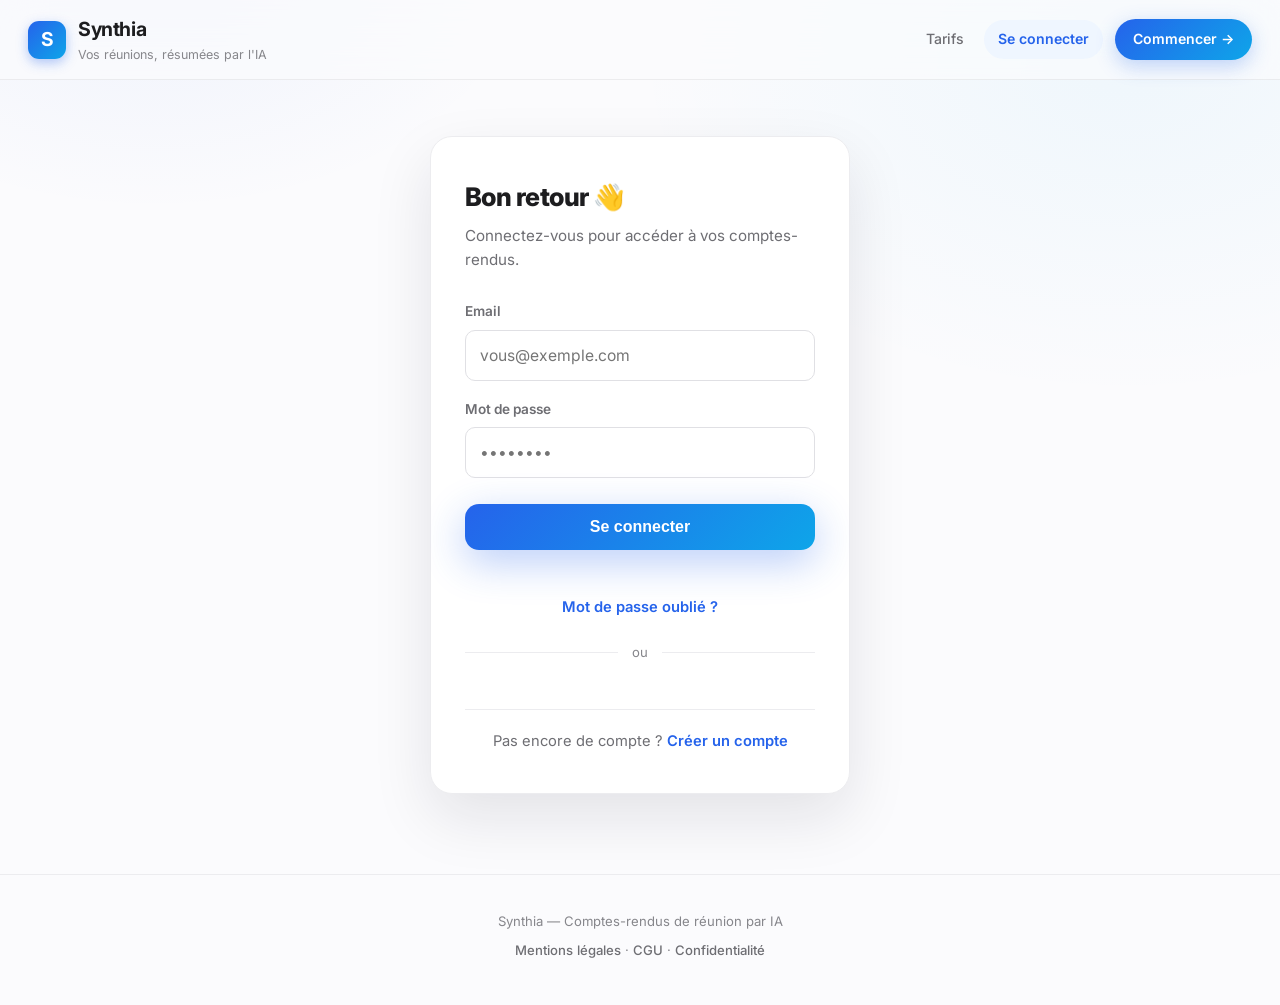
==== app.html @ 8e6cb8f5 "Navigation unifiee : composant partage nav.js + menu compte premium Avant : menu duplique a la main " ====
<!DOCTYPE html>
<html lang="fr">
<head>
  <meta charset="UTF-8">
  <meta name="viewport" content="width=device-width, initial-scale=1.0">
  <title>Synthia — Nouvelle réunion</title>
  <link rel="preconnect" href="https://fonts.googleapis.com">
  <link rel="preconnect" href="https://fonts.gstatic.com" crossorigin>
  <link href="https://fonts.googleapis.com/css2?family=Inter:wght@400;500;600;700;800&display=swap" rel="stylesheet">
  <link rel="stylesheet" href="style.css">
  <script src="config.js"></script>
  <script src="auth.js"></script>
  <!-- Page protégée : sans jeton valide, on redirige vers la connexion. -->
  <script>exigerAuth();</script>
  <script src="nav.js" defer></script>
</head>
<body class="page-record">
  <header data-nav></header>

  <main class="scene">
    <div class="enregistreur">
      <p class="etat-label rise" id="etatLabel">Prêt à enregistrer</p>

      <!-- Bouton micro central (bascule enregistrer / stop) -->
      <button id="btnMicro" class="btn-micro rise d1" aria-label="Démarrer l'enregistrement">
        <!-- icône micro -->
        <svg class="icone-micro" viewBox="0 0 24 24" fill="none" stroke="currentColor" stroke-width="2" stroke-linecap="round" stroke-linejoin="round">
          <path d="M12 1a3 3 0 0 0-3 3v8a3 3 0 0 0 6 0V4a3 3 0 0 0-3-3z"></path>
          <path d="M19 10v2a7 7 0 0 1-14 0v-2"></path>
          <line x1="12" y1="19" x2="12" y2="23"></line>
          <line x1="8" y1="23" x2="16" y2="23"></line>
        </svg>
        <!-- icône stop -->
        <svg class="icone-stop" viewBox="0 0 24 24" fill="currentColor">
          <rect x="6" y="6" width="12" height="12" rx="3"></rect>
        </svg>
      </button>

      <!-- Waveform (visible pendant l'enregistrement) -->
      <div class="waveform cache" id="waveform" aria-hidden="true"></div>

      <!-- Chrono -->
      <p class="timer cache" id="timer">00:00</p>

      <!-- Sous-texte d'aide -->
      <p class="sous-texte rise d2" id="sousTexte">Cliquez sur le micro pour démarrer</p>

      <!-- Réglages discrets -->
      <div class="reglages rise d3" id="reglages">
        <div class="reglage">
          <label for="typeReunion">Type de réunion</label>
          <select id="typeReunion">
            <option value="réunion d'équipe">Réunion d'équipe</option>
            <option value="réunion client">Réunion client</option>
            <option value="réunion de projet">Réunion de projet</option>
            <option value="point rapide">Point rapide</option>
            <option value="réunion générale">Autre / Générale</option>
          </select>
        </div>
        <div class="reglage">
          <label for="format">Format</label>
          <select id="format">
            <option value="concis">Concis (l'essentiel)</option>
            <option value="détaillé">Détaillé (complet)</option>
          </select>
        </div>
      </div>
    </div>
  </main>

  <!-- Overlay de chargement (après Stop, pendant le traitement backend) -->
  <div class="overlay-chargement cache" id="overlayChargement">
    <div class="ondes-chargement">
      <span></span><span></span><span></span><span></span><span></span>
    </div>
    <p class="texte-chargement" id="texteChargement">Analyse de votre réunion en cours…</p>
    <div class="barre-progression">
      <div class="barre-remplissage" id="barreRemplissage"></div>
    </div>
    <p class="pourcentage" id="pourcentageTexte">0 %</p>
    <p class="sous-chargement">Les longues réunions sont découpées, puis résumées partie par partie.</p>
    <p class="erreur-chargement cache" id="erreurChargement"></p>
    <a href="tarifs.html" class="cta cache" id="erreurCtaTarifs" style="margin-top: 6px;">Voir les offres →</a>
  </div>

  <script>
    // ---- Pré-remplissage des réglages avec les préférences de l'utilisateur ----
    (async () => {
      try {
        const reponse = await fetchAuth(API_BASE_URL + "/preferences");
        const prefs = await reponse.json();
        document.getElementById("typeReunion").value = prefs.type_reunion;
        document.getElementById("format").value = prefs.format;
      } catch (erreur) {
        // Échec silencieux : on garde simplement les valeurs par défaut des select.
      }
    })();

    // ---- Éléments ----
    const btnMicro = document.getElementById("btnMicro");
    const etatLabel = document.getElementById("etatLabel");
    const sousTexte = document.getElementById("sousTexte");
    const reglages = document.getElementById("reglages");
    const waveform = document.getElementById("waveform");
    const timerEl = document.getElementById("timer");
    const overlay = document.getElementById("overlayChargement");
    const erreurChargement = document.getElementById("erreurChargement");
    const texteChargement = document.getElementById("texteChargement");
    const barreRemplissage = document.getElementById("barreRemplissage");
    const pourcentageTexte = document.getElementById("pourcentageTexte");

    // ---- État / variables ----
    let etat = "idle"; // idle | recording
    let mediaRecorder;
    let morceauxAudio = [];
    let flux;

    // Waveform réactive (Web Audio)
    let audioCtx, analyser, rafId;
    const NB_BARRES = 32;
    const barres = [];

    // On génère les barres de la waveform une fois
    for (let i = 0; i < NB_BARRES; i++) {
      const b = document.createElement("span");
      b.className = "barre";
      b.style.setProperty("--i", i);
      waveform.appendChild(b);
      barres.push(b);
    }

    // Chrono
    let secondes = 0, timerInterval;

    // ---- Clic sur le micro : bascule ----
    btnMicro.onclick = function () {
      if (etat === "idle") demarrerEnregistrement();
      else if (etat === "recording") arreterEnregistrement();
    };

    // ---- Démarrer (logique MediaRecorder inchangée) ----
    async function demarrerEnregistrement() {
      flux = await navigator.mediaDevices.getUserMedia({ audio: true });
      mediaRecorder = new MediaRecorder(flux);
      morceauxAudio = [];

      mediaRecorder.ondataavailable = (event) => morceauxAudio.push(event.data);

      mediaRecorder.onstop = async function () {
        const blobAudio = new Blob(morceauxAudio, { type: "audio/webm" });
        passerEnChargement();
        await envoyerAuBackend(blobAudio);
      };

      mediaRecorder.start();
      demarrerWaveform();
      demarrerTimer();
      passerEnEnregistrement();
    }

    // ---- Arrêter ----
    function arreterEnregistrement() {
      mediaRecorder.stop();               // déclenche onstop -> envoyerAuBackend
      flux.getTracks().forEach((t) => t.stop());
      arreterWaveform();
      arreterTimer();
    }

    // ---- Envoi au backend en mode ASYNCHRONE + suivi de progression ----
    async function envoyerAuBackend(blobAudio) {
      const typeReunion = document.getElementById("typeReunion").value;
      const format = document.getElementById("format").value;

      const donnees = new FormData();
      donnees.append("fichier", blobAudio, "enregistrement.webm");
      donnees.append("type_reunion", typeReunion);
      donnees.append("format", format);

      try {
        // 1. On lance le traitement : le backend répond aussitôt avec un job_id
        const reponse = await fetchAuth(API_BASE_URL + "/transcrire-async", {
          method: "POST",
          body: donnees,
        });
        const donneesJob = await reponse.json();

        // Quota mensuel dépassé (402) : on bloque avec un message clair, pas
        // d'appel Groq/Gemini n'a été fait côté serveur dans ce cas.
        if (reponse.status === 402) {
          afficherBlocageQuota(donneesJob.detail);
          return;
        }
        if (!reponse.ok) {
          afficherErreurChargement(donneesJob.detail || "Le serveur a refusé la demande.");
          return;
        }

        // 2. On suit la progression jusqu'à la fin
        suivreProgression(donneesJob.job_id, typeReunion, format);
      } catch (erreur) {
        afficherErreurChargement(erreur);
      }
    }

    // ---- Interrogation régulière de la progression (toutes les ~1 s) ----
    function suivreProgression(jobId, typeReunion, format) {
      const sonder = async function () {
        try {
          const reponse = await fetchAuth(API_BASE_URL + "/progression/" + jobId);
          const p = await reponse.json();

          if (p.statut === "termine") {
            majBarre(100, p.message || "Compte-rendu prêt !");
            const r = p.resultat || {};
            const donneesResultat = {
              texte_brut: r.texte_brut || "",
              texte: r.texte || "",
              compte_rendu: r.compte_rendu || "",
              actions: r.actions || [],
              type_reunion: typeReunion,
              format: format,
              date: new Date().toISOString(),
            };
            sessionStorage.setItem("synthia_resultat", JSON.stringify(donneesResultat));
            window.location.href = "resultat.html";
            return;
          }

          if (p.statut === "erreur" || p.statut === "inconnu") {
            afficherErreurChargement(p.erreur || "Traitement interrompu.");
            return;
          }

          // Toujours en cours : on met à jour la barre et on re-sonde
          majBarre(p.pourcentage || 0, p.message || "Traitement en cours…");
          setTimeout(sonder, 1000);
        } catch (erreur) {
          afficherErreurChargement(erreur);
        }
      };
      sonder();
    }

    // ---- Mise à jour visuelle de la barre + du message ----
    function majBarre(pourcentage, message) {
      barreRemplissage.style.width = pourcentage + "%";
      pourcentageTexte.textContent = pourcentage + " %";
      texteChargement.textContent = message;
    }

    function afficherErreurChargement(erreur) {
      const estTexte = typeof erreur === "string";
      erreurChargement.textContent = estTexte
        ? "❌ " + erreur
        : "❌ Une erreur est survenue. Vérifiez que le serveur est bien lancé.";
      erreurChargement.classList.remove("cache");
      console.error(erreur);
    }

    // Cas spécifique : quota mensuel atteint (402). On affiche le message du
    // backend + un lien direct vers les offres, sans jargon technique.
    function afficherBlocageQuota(detail) {
      erreurChargement.textContent = "🔒 " + (detail || "Quota mensuel atteint.");
      erreurChargement.classList.remove("cache");
      document.getElementById("erreurCtaTarifs").classList.remove("cache");
    }

    // ================= États visuels =================
    function passerEnEnregistrement() {
      etat = "recording";
      btnMicro.classList.add("enregistre");
      btnMicro.setAttribute("aria-label", "Arrêter l'enregistrement");
      etatLabel.textContent = "Enregistrement en cours";
      sousTexte.textContent = "Cliquez à nouveau pour terminer";
      reglages.classList.add("cache");
      waveform.classList.remove("cache");
      timerEl.classList.remove("cache");
    }

    function passerEnChargement() {
      overlay.classList.remove("cache");
    }

    // ================= Waveform réactive =================
    function demarrerWaveform() {
      try {
        audioCtx = new (window.AudioContext || window.webkitAudioContext)();
        const source = audioCtx.createMediaStreamSource(flux);
        analyser = audioCtx.createAnalyser();
        analyser.fftSize = 64; // 32 bandes de fréquences
        source.connect(analyser);

        const donnees = new Uint8Array(analyser.frequencyBinCount);
        const animer = function () {
          rafId = requestAnimationFrame(animer);
          analyser.getByteFrequencyData(donnees);
          for (let i = 0; i < barres.length; i++) {
            const v = donnees[i] / 255;
            barres[i].style.transform = "scaleY(" + Math.max(0.08, v) + ")";
          }
        };
        animer();
      } catch (e) {
        // Repli : animation CSS si Web Audio indisponible
        waveform.classList.add("anime-css");
      }
    }

    function arreterWaveform() {
      if (rafId) cancelAnimationFrame(rafId);
      if (audioCtx) audioCtx.close();
      waveform.classList.remove("anime-css");
    }

    // ================= Chrono =================
    function demarrerTimer() {
      secondes = 0;
      majTimer();
      timerInterval = setInterval(function () {
        secondes++;
        majTimer();
      }, 1000);
    }
    function arreterTimer() {
      clearInterval(timerInterval);
    }
    function majTimer() {
      const m = String(Math.floor(secondes / 60)).padStart(2, "0");
      const s = String(secondes % 60).padStart(2, "0");
      timerEl.textContent = m + ":" + s;
    }
  </script>
  <footer class="pied" data-pied></footer>
</body>
</html>
---- style.css ----
/* =====================================================================
   SYNTHIA — Design system premium
   Socle commun + 3 pages : landing, enregistrement, résultat
   ===================================================================== */

/* ------------------------------------------------------------------ */
/* 1. Tokens                                                           */
/* ------------------------------------------------------------------ */
:root {
  --bg: #fbfbfd;
  --surface: #ffffff;
  --ink: #1d1d1f;
  --ink-2: #6e6e73;
  --ink-3: #86868b;
  --line: #ececef;
  --line-2: #e0e0e4;
  --accent: #2563eb;
  --accent-fonce: #1d4ed8;
  --accent-2: #0ea5e9;
  --accent-soft: #eff6ff;
  --danger: #ff3b30;
  --grad: linear-gradient(135deg, var(--accent), var(--accent-2));
  --r-s: 10px;
  --r-m: 16px;
  --r-l: 22px;
  --shadow-1: 0 1px 3px rgba(0, 0, 0, 0.04);
  --shadow-2: 0 12px 32px rgba(0, 0, 0, 0.07);
  --shadow-3: 0 24px 60px rgba(16, 24, 40, 0.10);
  --shadow-accent: 0 12px 40px rgba(37, 99, 235, 0.32);
  --ease: cubic-bezier(0.2, 0.8, 0.2, 1);
}

/* ------------------------------------------------------------------ */
/* 2. Base                                                             */
/* ------------------------------------------------------------------ */
* { margin: 0; padding: 0; box-sizing: border-box; }

html { scroll-behavior: smooth; }

body {
  font-family: 'Inter', -apple-system, BlinkMacSystemFont, 'Segoe UI', sans-serif;
  /* Halos d'ambiance très légers peints dans le fond de page */
  background:
    radial-gradient(640px 420px at 12% -4%, rgba(37, 99, 235, 0.06), transparent 60%),
    radial-gradient(760px 520px at 88% 6%, rgba(14, 165, 233, 0.05), transparent 65%),
    var(--bg);
  background-repeat: no-repeat;
  background-color: var(--bg);
  color: var(--ink);
  line-height: 1.6;
  min-height: 100vh;
  -webkit-font-smoothing: antialiased;
  text-rendering: optimizeLegibility;
}

::selection { background: rgba(37, 99, 235, 0.16); }

:focus-visible { outline: 2px solid var(--accent); outline-offset: 2px; }

.cache { display: none !important; }

/* ------------------------------------------------------------------ */
/* 3. En-tête commun (translucide)                                     */
/* ------------------------------------------------------------------ */
header {
  position: sticky; top: 0; z-index: 40;
  display: flex; align-items: center; gap: 12px;
  padding: 14px 28px;
  background: rgba(251, 251, 253, 0.72);
  backdrop-filter: saturate(180%) blur(20px);
  -webkit-backdrop-filter: saturate(180%) blur(20px);
  border-bottom: 1px solid rgba(0, 0, 0, 0.06);
}

.logo-lien {
  display: flex; align-items: center; gap: 12px;
  text-decoration: none; color: inherit;
}

.logo {
  width: 38px; height: 38px;
  background: var(--grad);
  border-radius: 11px;
  display: flex; align-items: center; justify-content: center;
  color: #fff; font-weight: 700; font-size: 1.2rem;
  box-shadow: 0 4px 12px rgba(37, 99, 235, 0.35);
}

header h1 { font-size: 1.22rem; letter-spacing: -0.02em; color: var(--ink); }
header .tagline { font-size: 0.78rem; color: var(--ink-3); font-weight: 400; }

.lien-retour {
  margin-left: auto;
  font-size: 0.88rem; font-weight: 500; color: var(--ink);
  text-decoration: none;
  padding: 8px 16px; border-radius: 999px;
  border: 1px solid var(--line-2);
  background: rgba(255, 255, 255, 0.6);
  transition: background 0.2s, box-shadow 0.2s, transform 0.2s var(--ease);
}
.lien-retour:hover { background: #fff; box-shadow: var(--shadow-1); transform: translateY(-1px); }

/* ------------------------------------------------------------------ */
/* 4. Boutons communs                                                  */
/* ------------------------------------------------------------------ */
.cta {
  display: inline-flex; align-items: center; gap: 8px;
  background: var(--grad);
  color: #fff; font-size: 1rem; font-weight: 600;
  padding: 14px 30px; border-radius: 14px;
  text-decoration: none;
  box-shadow: var(--shadow-accent);
  transition: transform 0.25s var(--ease), box-shadow 0.25s;
}
.cta:hover { transform: translateY(-2px); box-shadow: 0 18px 48px rgba(37, 99, 235, 0.42); }
.cta:active { transform: scale(0.98); }

.cta-inverse {
  background: #fff; color: var(--accent);
  box-shadow: 0 10px 30px rgba(0, 0, 0, 0.18);
}
.cta-inverse:hover { box-shadow: 0 16px 40px rgba(0, 0, 0, 0.22); }

/* ------------------------------------------------------------------ */
/* 5. Animations d'entrée + révélation au scroll                       */
/* ------------------------------------------------------------------ */
.rise { opacity: 0; animation: lever 0.8s var(--ease) forwards; }
.rise.d1 { animation-delay: 0.08s; }
.rise.d2 { animation-delay: 0.18s; }
.rise.d3 { animation-delay: 0.28s; }
.rise.d4 { animation-delay: 0.4s; }
@keyframes lever {
  from { opacity: 0; transform: translateY(18px); }
  to   { opacity: 1; transform: none; }
}

/* Révélation au scroll : ne masque que si le JS est bien là (html.js) */
.reveal { transition: opacity 0.7s var(--ease), transform 0.7s var(--ease); }
html.js .reveal { opacity: 0; transform: translateY(22px); }
html.js .reveal.visible { opacity: 1; transform: none; }
.reveal.d1 { transition-delay: 0.1s; }
.reveal.d2 { transition-delay: 0.2s; }
.reveal.d3 { transition-delay: 0.3s; }

/* ------------------------------------------------------------------ */
/* 6. LANDING (page-landing)                                           */
/* ------------------------------------------------------------------ */
.conteneur { max-width: 1040px; margin: 0 auto; padding: 0 24px; }

.page-landing .hero {
  text-align: center;
  padding: 96px 20px 48px;
  max-width: 860px; margin: 0 auto;
}

.page-landing .eyebrow {
  display: inline-block;
  font-size: 0.82rem; font-weight: 600; color: var(--accent);
  background: var(--accent-soft);
  padding: 7px 16px; border-radius: 999px;
  margin-bottom: 26px; letter-spacing: 0.01em;
}

.page-landing .hero-titre {
  font-size: clamp(2.4rem, 6vw, 3.7rem);
  line-height: 1.06; letter-spacing: -0.035em;
  font-weight: 800; color: var(--ink);
  margin-bottom: 24px;
}
.grad-text {
  background: var(--grad);
  -webkit-background-clip: text; background-clip: text;
  color: transparent;
}

.page-landing .hero-pitch {
  font-size: 1.18rem; color: var(--ink-2); line-height: 1.65;
  max-width: 620px; margin: 0 auto 36px;
}

.page-landing .hero-actions {
  display: flex; align-items: center; justify-content: center;
  gap: 24px; flex-wrap: wrap;
}
.lien-doux {
  font-size: 0.95rem; font-weight: 500; color: var(--ink-2);
  text-decoration: none; transition: color 0.2s;
}
.lien-doux:hover { color: var(--ink); }

.page-landing .hero-note { margin-top: 20px; font-size: 0.85rem; color: var(--ink-3); }

/* Onde décorative sous le hero */
.hero-wave {
  display: flex; align-items: center; justify-content: center;
  gap: 5px; height: 44px; margin-top: 52px; opacity: 0.55;
}
.hero-wave span {
  width: 4px; height: 100%; border-radius: 4px;
  background: var(--grad);
  transform-origin: center;
  animation: houle 2.6s ease-in-out infinite;
  animation-delay: calc(var(--i) * 0.12s);
}
@keyframes houle {
  0%, 100% { transform: scaleY(0.15); }
  50%      { transform: scaleY(1); }
}

/* Vitrine produit (fenêtre factice) */
.vitrine { padding: 24px 24px 0; }
.fenetre {
  max-width: 720px; margin: 0 auto;
  background: var(--surface);
  border: 1px solid var(--line);
  border-radius: 20px;
  box-shadow: var(--shadow-3);
  overflow: hidden;
  animation: flotte 7s ease-in-out infinite;
}
@keyframes flotte {
  0%, 100% { transform: translateY(0); }
  50%      { transform: translateY(-7px); }
}
.fenetre-barre {
  display: flex; align-items: center; gap: 7px;
  padding: 13px 18px;
  background: #fafafa; border-bottom: 1px solid var(--line);
}
.fenetre-barre span { width: 10px; height: 10px; border-radius: 50%; }
.fenetre-barre span:nth-child(1) { background: #ff5f57; }
.fenetre-barre span:nth-child(2) { background: #febc2e; }
.fenetre-barre span:nth-child(3) { background: #28c840; }
.fenetre-barre em {
  font-style: normal; font-size: 0.8rem; color: var(--ink-3);
  margin-left: 10px;
}
.fenetre-corps { padding: 28px 32px 32px; }
.ligne {
  position: relative; overflow: hidden;
  height: 12px; border-radius: 6px;
  background: #f0f0f3; margin: 13px 0;
}
.ligne.titre { width: 38%; height: 16px; background: #e3ecfc; }
.ligne.courte { width: 55%; }
.ligne::after {
  content: '';
  position: absolute; inset: 0;
  transform: translateX(-100%);
  background: linear-gradient(90deg, transparent, rgba(255, 255, 255, 0.75), transparent);
  animation: brillance 2.8s infinite;
}
@keyframes brillance { to { transform: translateX(100%); } }
.chips { display: flex; flex-wrap: wrap; gap: 8px; margin: 18px 0; }
.chip {
  font-size: 0.78rem; font-weight: 600;
  color: var(--accent); background: var(--accent-soft);
  padding: 5px 12px; border-radius: 999px;
}

/* Comment ça marche */
.page-landing .section-etapes { padding: 96px 0 8px; }
.page-landing .section-titre {
  text-align: center;
  font-size: 1.8rem; font-weight: 700; letter-spacing: -0.025em;
  color: var(--ink); margin-bottom: 44px;
}
.etapes {
  display: grid; grid-template-columns: repeat(3, 1fr); gap: 20px;
  position: relative;
}
.etape {
  position: relative;
  background: var(--surface);
  border: 1px solid var(--line);
  border-radius: 20px;
  padding: 38px 26px 30px;
  text-align: center;
  box-shadow: var(--shadow-1);
  transition: transform 0.3s var(--ease), box-shadow 0.3s, border-color 0.3s;
}
.etape:hover {
  transform: translateY(-5px);
  box-shadow: var(--shadow-2);
  border-color: var(--line-2);
}
.etape-numero {
  position: absolute; top: -16px; left: 50%; transform: translateX(-50%);
  width: 32px; height: 32px;
  background: var(--grad);
  color: #fff; font-weight: 700; font-size: 0.95rem;
  border-radius: 50%;
  display: flex; align-items: center; justify-content: center;
  box-shadow: 0 6px 16px rgba(37, 99, 235, 0.35);
}
.etape-icone { font-size: 2.2rem; margin-bottom: 14px; }
.etape h4 { font-size: 1.12rem; font-weight: 600; color: var(--ink); margin-bottom: 8px; }
.etape p { font-size: 0.94rem; color: var(--ink-2); }

/* Bande CTA finale */
.section-fin { padding: 72px 0 96px; }
.bande-cta {
  background: var(--grad);
  border-radius: 28px;
  padding: 64px 32px;
  text-align: center;
  color: #fff;
  box-shadow: var(--shadow-accent);
}
.bande-cta h3 {
  font-size: 1.9rem; font-weight: 700; letter-spacing: -0.025em;
  margin-bottom: 10px;
}
.bande-cta p { opacity: 0.85; margin-bottom: 30px; font-size: 1.02rem; }

/* Pied de page */
.pied {
  border-top: 1px solid var(--line);
  text-align: center;
  padding: 36px 20px 44px;
  color: var(--ink-3); font-size: 0.82rem;
}

/* ------------------------------------------------------------------ */
/* 7. PAGE ENREGISTREMENT (page-record)                                */
/* ------------------------------------------------------------------ */
.scene {
  min-height: calc(100vh - 74px);
  display: flex; flex-direction: column;
  align-items: center; justify-content: center;
  text-align: center;
  padding: 48px 20px 96px;
}
.enregistreur {
  display: flex; flex-direction: column; align-items: center;
  gap: 26px; width: 100%; max-width: 540px;
}

.etat-label {
  font-size: 1.7rem; font-weight: 650; letter-spacing: -0.025em;
  color: var(--ink);
}
.sous-texte { font-size: 0.95rem; color: var(--ink-3); }

/* Bouton micro central */
.btn-micro {
  position: relative;
  width: 128px; height: 128px; padding: 0;
  border: none; border-radius: 50%;
  background: var(--grad);
  color: #fff; cursor: pointer;
  display: flex; align-items: center; justify-content: center;
  box-shadow: var(--shadow-accent);
  transition: transform 0.28s var(--ease), box-shadow 0.28s;
}
.btn-micro:hover {
  transform: translateY(-3px) scale(1.02);
  box-shadow: 0 18px 52px rgba(37, 99, 235, 0.4);
}
.btn-micro:active { transform: scale(0.97); }
.btn-micro svg { width: 48px; height: 48px; }
.btn-micro .icone-stop { display: none; }

/* Anneau respirant autour du micro (repos) */
.btn-micro::after {
  content: '';
  position: absolute; inset: -14px;
  border-radius: 50%;
  border: 1px solid rgba(37, 99, 235, 0.28);
  animation: respire 3.4s ease-in-out infinite;
  pointer-events: none;
}
@keyframes respire {
  0%, 100% { transform: scale(0.94); opacity: 0.75; }
  50%      { transform: scale(1.07); opacity: 0.2; }
}

/* État enregistrement : rouge + halo pulsant.
   Le halo vit sur ::before pour ne pas écraser l'animation d'entrée
   (.rise) portée par le bouton lui-même. */
.btn-micro.enregistre {
  background: linear-gradient(135deg, #ff3b30, #ff6b3d);
  box-shadow: 0 12px 40px rgba(255, 59, 48, 0.4);
}
.btn-micro.enregistre::before {
  content: '';
  position: absolute; inset: 0; border-radius: 50%;
  animation: haloPulse 2s ease-out infinite;
  pointer-events: none;
}
.btn-micro.enregistre::after { border-color: rgba(255, 59, 48, 0.3); }
.btn-micro.enregistre .icone-micro { display: none; }
.btn-micro.enregistre .icone-stop { display: block; }
@keyframes haloPulse {
  0%   { box-shadow: 0 0 0 0 rgba(255, 59, 48, 0.35), 0 12px 40px rgba(255, 59, 48, 0.4); }
  70%  { box-shadow: 0 0 0 26px rgba(255, 59, 48, 0), 0 12px 40px rgba(255, 59, 48, 0.4); }
  100% { box-shadow: 0 0 0 0 rgba(255, 59, 48, 0), 0 12px 40px rgba(255, 59, 48, 0.4); }
}

/* Waveform réactive */
.waveform {
  display: flex; align-items: center; justify-content: center;
  gap: 4px; height: 64px;
}
.waveform .barre {
  width: 4px; height: 100%; border-radius: 4px;
  background: var(--grad);
  transform: scaleY(0.1); transform-origin: center;
  transition: transform 0.07s ease;
}
/* Repli CSS si Web Audio indisponible */
.waveform.anime-css .barre {
  animation: egaliseur 1s ease-in-out infinite;
  animation-delay: calc(var(--i) * 0.05s);
}
@keyframes egaliseur {
  0%, 100% { transform: scaleY(0.2); }
  50%      { transform: scaleY(1); }
}

/* Chrono (pilule + point rouge clignotant) */
.timer {
  display: inline-flex; align-items: center; gap: 9px;
  background: var(--surface);
  border: 1px solid var(--line);
  padding: 8px 18px; border-radius: 999px;
  font-size: 1rem; font-weight: 600; color: var(--ink);
  font-variant-numeric: tabular-nums;
  box-shadow: var(--shadow-1);
}
.timer::before {
  content: '';
  width: 8px; height: 8px; border-radius: 50%;
  background: var(--danger);
  animation: clignote 1.2s ease-in-out infinite;
}
@keyframes clignote { 0%, 100% { opacity: 1; } 50% { opacity: 0.25; } }

/* Réglages discrets */
.reglages {
  display: flex; flex-wrap: wrap; gap: 16px;
  justify-content: center; margin-top: 6px;
}
.reglage { display: flex; flex-direction: column; align-items: flex-start; gap: 7px; }
.reglage label {
  font-size: 0.72rem; text-transform: uppercase; letter-spacing: 0.07em;
  color: var(--ink-3); font-weight: 600; padding-left: 4px;
}
.reglage select {
  appearance: none; -webkit-appearance: none;
  font-family: inherit; font-size: 0.9rem; color: var(--ink);
  background-color: #f5f5f7;
  background-image: url("data:image/svg+xml;utf8,<svg xmlns='http://www.w3.org/2000/svg' width='12' height='12' viewBox='0 0 24 24' fill='none' stroke='%2386868b' stroke-width='2' stroke-linecap='round' stroke-linejoin='round'><path d='M6 9l6 6 6-6'/></svg>");
  background-repeat: no-repeat; background-position: right 14px center;
  border: 1px solid transparent; border-radius: 12px;
  padding: 11px 40px 11px 16px; cursor: pointer;
  transition: background-color 0.2s, border-color 0.2s, box-shadow 0.2s;
}
.reglage select:hover { background-color: #ececef; }
.reglage select:focus {
  outline: none; background-color: #fff;
  border-color: var(--accent);
  box-shadow: 0 0 0 3px rgba(37, 99, 235, 0.12);
}

/* Overlay de chargement */
.overlay-chargement {
  position: fixed; inset: 0; z-index: 100;
  background: rgba(251, 251, 253, 0.82);
  backdrop-filter: saturate(180%) blur(24px);
  -webkit-backdrop-filter: saturate(180%) blur(24px);
  display: flex; flex-direction: column;
  align-items: center; justify-content: center; gap: 26px;
  animation: apparition 0.4s ease;
}
@keyframes apparition { from { opacity: 0; } to { opacity: 1; } }

.ondes-chargement { display: flex; align-items: center; gap: 7px; height: 60px; }
.ondes-chargement span {
  width: 7px; height: 100%; border-radius: 7px;
  background: var(--grad);
  animation: onde 1.1s ease-in-out infinite;
}
.ondes-chargement span:nth-child(1) { animation-delay: 0s; }
.ondes-chargement span:nth-child(2) { animation-delay: 0.15s; }
.ondes-chargement span:nth-child(3) { animation-delay: 0.3s; }
.ondes-chargement span:nth-child(4) { animation-delay: 0.45s; }
.ondes-chargement span:nth-child(5) { animation-delay: 0.6s; }
@keyframes onde {
  0%, 100% { transform: scaleY(0.3); }
  50%      { transform: scaleY(1); }
}

.texte-chargement {
  font-size: 1.3rem; font-weight: 600; letter-spacing: -0.01em;
  color: var(--ink);
  text-align: center;
}
.sous-chargement { font-size: 0.92rem; color: var(--ink-3); }
.erreur-chargement { font-size: 0.92rem; color: var(--danger); font-weight: 600; margin-top: 4px; }

/* Barre de progression (traitement des longues réunions) */
.barre-progression {
  width: min(340px, 78vw); height: 8px;
  background: #e8e8ec; border-radius: 999px;
  overflow: hidden;
}
.barre-remplissage {
  width: 0%; height: 100%;
  background: var(--grad); border-radius: 999px;
  transition: width 0.4s var(--ease);
}
.pourcentage {
  font-size: 0.9rem; font-weight: 600; color: var(--accent);
  font-variant-numeric: tabular-nums;
  margin-top: -10px;
}

/* ------------------------------------------------------------------ */
/* 8. PAGE RÉSULTAT (page-resultat)                                    */
/* ------------------------------------------------------------------ */
.page-resultat .doc {
  max-width: 880px; margin: 0 auto;
  padding: 44px 24px 110px;
}

#contenu { animation: lever 0.5s var(--ease); }

/* En-tête du document */
.doc-entete {
  display: flex; justify-content: space-between; align-items: flex-start;
  gap: 20px; flex-wrap: wrap;
  margin-bottom: 30px;
}
.doc-titre {
  font-size: 1.95rem; font-weight: 700; letter-spacing: -0.03em;
  color: var(--ink); margin-bottom: 6px;
}
.doc-meta { font-size: 0.9rem; color: var(--ink-3); }
.doc-actions { display: flex; flex-wrap: wrap; gap: 8px; }

/* Boutons premium (façon macOS) */
.btn-premium {
  font-family: inherit; font-size: 0.88rem; font-weight: 500;
  padding: 9px 16px; border-radius: var(--r-s); cursor: pointer;
  background: var(--surface); color: var(--ink);
  border: 1px solid var(--line-2);
  display: inline-flex; align-items: center; gap: 6px;
  transition: background 0.18s, border-color 0.18s, transform 0.12s var(--ease), box-shadow 0.18s;
}
.btn-premium:hover { background: #f5f5f7; border-color: #d2d2d7; box-shadow: var(--shadow-1); }
.btn-premium:active { transform: scale(0.97); }
.btn-premium.btn-primary {
  background: var(--accent); color: #fff; border-color: var(--accent);
  box-shadow: 0 4px 14px rgba(37, 99, 235, 0.25);
}
.btn-premium.btn-primary:hover { background: var(--accent-fonce); border-color: var(--accent-fonce); }

/* Onglets : contrôle segmenté façon Apple */
.onglets {
  display: inline-flex; gap: 4px;
  background: #f0f0f2;
  border: 1px solid var(--line);
  padding: 4px; border-radius: 13px;
  max-width: 100%; overflow-x: auto;
}
.onglet {
  border: none; background: transparent;
  font-family: inherit; font-size: 0.92rem; font-weight: 500;
  color: var(--ink-2);
  padding: 9px 18px; border-radius: 9px;
  cursor: pointer; white-space: nowrap;
  display: inline-flex; align-items: center; gap: 8px;
  transition: color 0.2s, background 0.2s, box-shadow 0.2s;
}
.onglet:hover { color: var(--ink); }
.onglet.actif {
  background: var(--surface); color: var(--ink); font-weight: 600;
  box-shadow: 0 1px 4px rgba(0, 0, 0, 0.09);
}
.pastille {
  background: var(--accent-soft); color: var(--accent);
  font-size: 0.72rem; font-weight: 600;
  padding: 2px 9px; border-radius: 999px; line-height: 1.4;
}

/* Panneaux */
.panneau { display: none; }
.panneau.actif { display: block; animation: fondu 0.3s var(--ease); }
@keyframes fondu {
  from { opacity: 0; transform: translateY(6px); }
  to   { opacity: 1; transform: none; }
}
.panneau-hint {
  font-size: 0.82rem; color: #a1a1a6; font-style: italic;
  margin: 18px 0 0;
}

/* Surface "document" éditable */
.doc-surface {
  background: var(--surface);
  border: 1px solid var(--line);
  border-radius: var(--r-m);
  padding: 42px 46px;
  min-height: 380px; margin-top: 14px;
  box-shadow: var(--shadow-1);
  line-height: 1.75; font-size: 1rem; color: var(--ink);
  transition: border-color 0.2s, box-shadow 0.2s;
}
.doc-surface:hover { border-color: var(--line-2); }
.doc-surface:focus {
  outline: none;
  border-color: #c9d6f5;
  box-shadow: 0 0 0 4px rgba(37, 99, 235, 0.08);
}
.doc-surface h1, .doc-surface h2, .doc-surface h3 {
  color: var(--ink); letter-spacing: -0.01em;
  margin: 24px 0 10px; font-size: 1.15rem;
}
.doc-surface h1:first-child, .doc-surface h2:first-child, .doc-surface h3:first-child { margin-top: 0; }
.doc-surface ul { padding-left: 24px; margin: 10px 0; }
.doc-surface li { margin: 4px 0; }
.doc-surface strong { color: var(--ink); font-weight: 600; }
.transcription { color: #3a3a3c; }

/* Tableau des actions */
#tableauActions {
  width: 100%; border-collapse: separate; border-spacing: 0;
  background: var(--surface);
  border: 1px solid var(--line);
  border-radius: var(--r-m);
  overflow: hidden; margin-top: 14px;
  box-shadow: var(--shadow-1);
}
#tableauActions th {
  background: #fafafa; color: var(--ink-3);
  font-size: 0.74rem; text-transform: uppercase; letter-spacing: 0.05em; font-weight: 600;
  text-align: left; padding: 14px 18px;
  border-bottom: 1px solid var(--line);
}
#tableauActions td {
  padding: 14px 18px;
  border-bottom: 1px solid #f5f5f7;
  font-size: 0.95rem; color: var(--ink);
}
#tableauActions tbody tr { transition: background 0.15s; }
#tableauActions tbody tr:hover { background: #fafafa; }
#tableauActions tbody tr:last-child td { border-bottom: none; }
#tableauActions td[contenteditable="true"]:focus {
  outline: 2px solid var(--accent); outline-offset: -2px;
  background: var(--accent-soft);
}
.col-suppr { width: 40px; text-align: center; }
.btn-suppr {
  background: transparent; color: #cbd5e1; border: none;
  font-size: 0.9rem; padding: 4px 8px;
  cursor: pointer; border-radius: 6px;
  transition: color 0.15s, background 0.15s;
}
.btn-suppr:hover { color: var(--danger); background: #fef2f2; }

/* État vide */
.etat-vide {
  text-align: center; max-width: 460px;
  margin: 80px auto 0;
}
.etat-vide-icone { font-size: 3rem; margin-bottom: 16px; }
.etat-vide h2 {
  font-size: 1.5rem; font-weight: 700; letter-spacing: -0.02em;
  color: var(--ink); margin-bottom: 10px;
}
.etat-vide p { color: var(--ink-3); margin-bottom: 26px; }

/* Toast (verre sombre) */
.toast {
  position: fixed; bottom: 28px; left: 50%; transform: translateX(-50%);
  background: rgba(29, 29, 31, 0.88);
  backdrop-filter: blur(10px);
  -webkit-backdrop-filter: blur(10px);
  color: #fff;
  padding: 12px 22px; border-radius: 12px;
  font-size: 0.9rem; font-weight: 600;
  box-shadow: 0 10px 30px rgba(0, 0, 0, 0.25);
  z-index: 200;
  animation: toastIn 0.35s var(--ease);
}
@keyframes toastIn {
  from { opacity: 0; transform: translate(-50%, 12px); }
  to   { opacity: 1; transform: translate(-50%, 0); }
}

/* ------------------------------------------------------------------ */
/* 9. Responsive                                                       */
/* ------------------------------------------------------------------ */
@media (max-width: 800px) {
  .etapes { grid-template-columns: 1fr; gap: 32px; }
  .page-landing .hero { padding-top: 72px; }
}
@media (max-width: 640px) {
  header .tagline { display: none; }
  .doc-entete { flex-direction: column; }
  .doc-surface { padding: 26px 22px; }
  .bande-cta { padding: 48px 24px; border-radius: 22px; }
  .bande-cta h3 { font-size: 1.5rem; }
  .btn-micro { width: 110px; height: 110px; }
  .btn-micro svg { width: 42px; height: 42px; }
  .etat-label { font-size: 1.4rem; }
  .reglages { flex-direction: column; align-items: center; }
  .fenetre-corps { padding: 20px 22px 24px; }
}

/* ------------------------------------------------------------------ */
/* 9b. Assistant IA (chat d'édition — page résultat)                   */
/* ------------------------------------------------------------------ */

/* Bouton flottant */
.assistant-fab {
  position: fixed; bottom: 26px; right: 26px; z-index: 150;
  display: inline-flex; align-items: center; gap: 9px;
  padding: 13px 20px 13px 16px;
  border: none; border-radius: 999px;
  background: var(--grad); color: #fff;
  font-family: inherit; font-size: 0.92rem; font-weight: 600;
  cursor: pointer;
  box-shadow: var(--shadow-accent);
  transition: transform 0.25s var(--ease), box-shadow 0.25s;
}
.assistant-fab:hover { transform: translateY(-2px); box-shadow: 0 18px 48px rgba(37, 99, 235, 0.42); }
.assistant-fab:active { transform: scale(0.97); }
.assistant-fab svg { width: 20px; height: 20px; }

/* Panneau de chat */
.chat-panneau {
  position: fixed; bottom: 26px; right: 26px; z-index: 200;
  width: 384px; max-width: calc(100vw - 32px);
  max-height: min(72vh, 640px);
  display: flex; flex-direction: column;
  background: var(--surface);
  border: 1px solid var(--line);
  border-radius: 20px;
  box-shadow: var(--shadow-3);
  overflow: hidden;
  animation: chatMonte 0.32s var(--ease);
}
@keyframes chatMonte {
  from { opacity: 0; transform: translateY(18px) scale(0.98); }
  to   { opacity: 1; transform: none; }
}

/* En-tête */
.chat-entete {
  display: flex; align-items: center; justify-content: space-between;
  gap: 12px; padding: 16px 18px;
  border-bottom: 1px solid var(--line);
}
.chat-titre { display: flex; align-items: center; gap: 12px; }
.chat-avatar {
  width: 38px; height: 38px; flex-shrink: 0;
  display: flex; align-items: center; justify-content: center;
  background: var(--accent-soft); border-radius: 12px; font-size: 1.1rem;
}
.chat-titre strong { display: block; font-size: 0.95rem; color: var(--ink); letter-spacing: -0.01em; }
.chat-titre em { font-style: normal; font-size: 0.78rem; color: var(--ink-3); }
.chat-fermer {
  background: transparent; border: none; cursor: pointer;
  color: var(--ink-3); font-size: 0.95rem; padding: 6px 8px; border-radius: 8px;
  transition: background 0.15s, color 0.15s;
}
.chat-fermer:hover { background: #f5f5f7; color: var(--ink); }

/* Fil de messages */
.chat-messages {
  flex: 1; overflow-y: auto;
  padding: 18px; display: flex; flex-direction: column; gap: 12px;
}
.chat-msg {
  max-width: 88%; padding: 11px 15px;
  font-size: 0.9rem; line-height: 1.55; border-radius: 16px;
  animation: bulleApparait 0.25s var(--ease);
}
@keyframes bulleApparait { from { opacity: 0; transform: translateY(6px); } to { opacity: 1; transform: none; } }
.chat-msg.ia {
  align-self: flex-start;
  background: #f5f5f7; color: var(--ink);
  border-bottom-left-radius: 5px;
}
.chat-msg.utilisateur {
  align-self: flex-end;
  background: var(--grad); color: #fff;
  border-bottom-right-radius: 5px;
}
.chat-msg strong { font-weight: 600; }

/* Indicateur de saisie (points animés) */
.chat-typing { display: inline-flex; gap: 4px; padding: 2px 0; }
.chat-typing i {
  width: 7px; height: 7px; border-radius: 50%;
  background: var(--ink-3); display: inline-block;
  animation: pointeSaute 1.2s ease-in-out infinite;
}
.chat-typing i:nth-child(2) { animation-delay: 0.18s; }
.chat-typing i:nth-child(3) { animation-delay: 0.36s; }
@keyframes pointeSaute {
  0%, 60%, 100% { transform: translateY(0); opacity: 0.5; }
  30%           { transform: translateY(-5px); opacity: 1; }
}

/* Suggestions */
.chat-suggestions {
  display: flex; flex-wrap: wrap; gap: 7px;
  padding: 0 18px 12px;
}
.chat-chip {
  font-family: inherit; font-size: 0.8rem; font-weight: 500;
  color: var(--accent); background: var(--accent-soft);
  border: 1px solid transparent; border-radius: 999px;
  padding: 6px 13px; cursor: pointer;
  transition: background 0.15s, border-color 0.15s;
}
.chat-chip:hover { background: #e0ebfd; border-color: #cfe0fb; }

/* Champ de saisie */
.chat-saisie {
  display: flex; align-items: flex-end; gap: 8px;
  padding: 14px 16px; border-top: 1px solid var(--line);
  background: #fcfcfd;
}
.chat-saisie textarea {
  flex: 1; resize: none; max-height: 120px;
  font-family: inherit; font-size: 0.9rem; line-height: 1.5; color: var(--ink);
  padding: 10px 14px; border: 1px solid var(--line-2); border-radius: 12px;
  background: var(--surface);
  transition: border-color 0.15s, box-shadow 0.15s;
}
.chat-saisie textarea:focus {
  outline: none; border-color: var(--accent);
  box-shadow: 0 0 0 3px rgba(37, 99, 235, 0.12);
}
.chat-saisie textarea:disabled { background: #f5f5f7; color: var(--ink-3); }
.chat-envoyer {
  flex-shrink: 0; width: 40px; height: 40px; padding: 0;
  display: flex; align-items: center; justify-content: center;
  border: none; border-radius: 12px; cursor: pointer;
  background: var(--accent); color: #fff;
  transition: background 0.15s, transform 0.12s var(--ease), opacity 0.15s;
}
.chat-envoyer svg { width: 18px; height: 18px; }
.chat-envoyer:hover { background: var(--accent-fonce); }
.chat-envoyer:active { transform: scale(0.94); }
.chat-envoyer:disabled { opacity: 0.5; cursor: not-allowed; }

@media (max-width: 480px) {
  .chat-panneau {
    right: 16px; left: 16px; bottom: 16px;
    width: auto; max-height: 78vh;
  }
  .assistant-fab { right: 16px; bottom: 16px; }
}

/* ------------------------------------------------------------------ */
/* 9c. Navigation multi-liens + page Historique                        */
/* ------------------------------------------------------------------ */

/* Plusieurs liens à droite de l'en-tête */
.nav-liens { margin-left: auto; display: flex; align-items: center; gap: 6px; }
.nav-liens .lien-retour { margin-left: 0; }

/* Liste de l'historique */
.page-historique .histo-entete { margin-bottom: 28px; }
.histo-liste { display: flex; flex-direction: column; gap: 10px; }

.histo-item {
  display: flex; align-items: center; gap: 16px; width: 100%;
  text-align: left; font-family: inherit; cursor: pointer;
  background: var(--surface); border: 1px solid var(--line);
  border-radius: var(--r-m); padding: 16px 20px;
  box-shadow: var(--shadow-1);
  transition: transform 0.2s var(--ease), box-shadow 0.2s, border-color 0.2s;
}
.histo-item:hover {
  transform: translateY(-2px);
  box-shadow: var(--shadow-2);
  border-color: var(--line-2);
}
.histo-icone {
  width: 42px; height: 42px; flex-shrink: 0;
  display: flex; align-items: center; justify-content: center;
  background: var(--accent-soft); border-radius: 12px; font-size: 1.2rem;
}
.histo-infos { display: flex; flex-direction: column; gap: 3px; flex: 1; min-width: 0; }
.histo-type { font-size: 1rem; font-weight: 600; color: var(--ink); letter-spacing: -0.01em; }
.histo-date { font-size: 0.85rem; color: var(--ink-3); }
.histo-fleche {
  flex-shrink: 0; color: var(--ink-3); font-size: 1.1rem;
  transition: transform 0.2s var(--ease), color 0.2s;
}
.histo-item:hover .histo-fleche { transform: translateX(3px); color: var(--accent); }

/* ------------------------------------------------------------------ */
/* 10. Accessibilité : mouvement réduit                                */
/* ------------------------------------------------------------------ */
@media (prefers-reduced-motion: reduce) {
  *, *::before, *::after {
    animation-duration: 0.01ms !important;
    animation-iteration-count: 1 !important;
    transition-duration: 0.01ms !important;
  }
  html { scroll-behavior: auto; }
  .rise, .reveal { opacity: 1 !important; transform: none !important; }
}

/* ------------------------------------------------------------------ */
/* 11. AUTHENTIFICATION (connexion / inscription)                      */
/* ------------------------------------------------------------------ */
.page-auth main {
  display: flex; align-items: center; justify-content: center;
  padding: 56px 20px 80px;
}

.carte-auth {
  width: 100%; max-width: 420px;
  background: var(--surface);
  border: 1px solid var(--line);
  border-radius: var(--r-l);
  box-shadow: var(--shadow-3);
  padding: 40px 34px;
}

.carte-auth .auth-titre {
  font-size: 1.6rem; font-weight: 800; letter-spacing: -0.02em;
  color: var(--ink); margin-bottom: 6px;
}
.carte-auth .auth-sous-titre {
  font-size: 0.95rem; color: var(--ink-2); margin-bottom: 28px;
}

.champ { display: flex; flex-direction: column; gap: 7px; margin-bottom: 18px; }
.champ label { font-size: 0.85rem; font-weight: 600; color: var(--ink-2); }
.champ input {
  font: inherit; font-size: 0.98rem; color: var(--ink);
  padding: 12px 14px; border-radius: var(--r-s);
  border: 1px solid var(--line-2); background: #fff;
  transition: border-color 0.2s, box-shadow 0.2s;
}
.champ select {
  font: inherit; font-size: 0.98rem; color: var(--ink);
  padding: 12px 14px; border-radius: var(--r-s);
  border: 1px solid var(--line-2); background: #fff; cursor: pointer;
  transition: border-color 0.2s, box-shadow 0.2s;
}
.champ input:focus, .champ select:focus {
  outline: none; border-color: var(--accent);
  box-shadow: 0 0 0 3px var(--accent-soft);
}

.btn-auth {
  width: 100%; justify-content: center;
  border: none; cursor: pointer; margin-top: 8px;
}
.btn-auth:disabled { opacity: 0.6; cursor: default; transform: none; box-shadow: var(--shadow-accent); }

.auth-message {
  min-height: 20px; margin: 14px 2px 0;
  font-size: 0.9rem; text-align: center;
}
.auth-message.erreur { color: var(--danger); }
.auth-message.succes { color: var(--accent); }

.auth-separateur {
  display: flex; align-items: center; gap: 14px;
  margin: 22px 0; color: var(--ink-3); font-size: 0.82rem;
}
.auth-separateur::before, .auth-separateur::after {
  content: ""; flex: 1; height: 1px; background: var(--line);
}

.bloc-google { display: flex; justify-content: center; }

/* Barre de recherche de l'historique */
.histo-recherche {
  width: 100%; box-sizing: border-box;
  font: inherit; font-size: 0.98rem; color: var(--ink);
  padding: 12px 16px; margin-bottom: 18px;
  border: 1px solid var(--line-2); border-radius: var(--r-s);
  background: #fff;
  transition: border-color 0.2s, box-shadow 0.2s;
}
.histo-recherche:focus {
  outline: none; border-color: var(--accent);
  box-shadow: 0 0 0 3px var(--accent-soft);
}

/* Liens légaux dans le pied de page */
.pied-liens { margin-top: 8px; }
.pied-liens a {
  color: var(--ink-2); text-decoration: none; font-weight: 500;
}
.pied-liens a:hover { color: var(--accent); text-decoration: underline; }

/* Pages légales (mentions, CGU, confidentialité) */
.legal-main { padding: 48px 0 24px; }
.carte-legal {
  max-width: 760px; margin: 0 auto 28px; text-align: left;
}
.carte-legal h1 {
  font-size: 1.7rem; font-weight: 800; letter-spacing: -0.02em;
  color: var(--ink); margin-bottom: 6px;
}
.carte-legal .legal-maj {
  font-size: 0.85rem; color: var(--ink-3); margin-bottom: 24px;
}
.carte-legal h2 {
  font-size: 1.1rem; font-weight: 700; color: var(--ink);
  margin: 26px 0 10px;
}
.carte-legal p, .carte-legal li {
  color: var(--ink-2); font-size: 0.96rem; line-height: 1.7;
}
.carte-legal ul { margin: 8px 0 8px 22px; }
.carte-legal li { margin-bottom: 6px; }
.carte-legal a { color: var(--accent); }
.legal-important {
  background: var(--accent-soft); border: 1px solid var(--line-2);
  border-radius: var(--r-s); padding: 14px 16px; margin: 16px 0;
  color: var(--ink) !important;
}

/* ------------------------------------------------------------------ */
/* Navigation unifiée (nav.js) + menu compte                           */
/* ------------------------------------------------------------------ */
.nav-unifiee { display: flex; align-items: center; gap: 6px; margin-left: auto; }

.nav-lien {
  font-size: 0.88rem; font-weight: 500; color: var(--ink-2);
  text-decoration: none; padding: 8px 14px; border-radius: 999px;
  transition: color 0.2s, background 0.2s;
}
.nav-lien:hover { color: var(--ink); background: rgba(0, 0, 0, 0.04); }
.nav-lien[aria-current="page"] { color: var(--accent); background: var(--accent-soft); font-weight: 600; }

.nav-cta {
  font-size: 0.88rem; padding: 9px 18px; border-radius: 999px; margin-left: 6px;
  box-shadow: 0 6px 20px rgba(37, 99, 235, 0.28);
}

.menu-compte { position: relative; margin-left: 8px; }

.avatar-bouton {
  width: 38px; height: 38px; border-radius: 50%;
  border: none; cursor: pointer;
  background: var(--grad); color: #fff;
  font: inherit; font-weight: 700; font-size: 1rem;
  display: flex; align-items: center; justify-content: center;
  box-shadow: 0 4px 12px rgba(37, 99, 235, 0.35);
  transition: transform 0.2s var(--ease), box-shadow 0.2s;
}
.avatar-bouton:hover { transform: translateY(-1px); box-shadow: 0 8px 20px rgba(37, 99, 235, 0.45); }

.menu-compte-panneau {
  position: absolute; right: 0; top: calc(100% + 10px);
  min-width: 240px; z-index: 60;
  background: var(--surface);
  border: 1px solid var(--line);
  border-radius: var(--r-m);
  box-shadow: var(--shadow-3);
  padding: 6px;
  animation: lever 0.22s var(--ease);
}

.menu-compte-entete {
  padding: 12px 12px 10px;
  border-bottom: 1px solid var(--line);
  margin-bottom: 6px;
  display: flex; flex-direction: column; gap: 6px; align-items: flex-start;
}
.menu-compte-email {
  font-size: 0.88rem; font-weight: 600; color: var(--ink);
  max-width: 220px; overflow: hidden; text-overflow: ellipsis; white-space: nowrap;
}
.badge-plan {
  font-size: 0.72rem; font-weight: 700; letter-spacing: 0.02em;
  padding: 3px 10px; border-radius: 999px;
  background: var(--accent-soft); color: var(--accent);
}
.badge-plan.plan-pro, .badge-plan.plan-business { background: var(--grad); color: #fff; }

.menu-compte-lien {
  display: block; width: 100%; text-align: left;
  font: inherit; font-size: 0.9rem; font-weight: 500; color: var(--ink);
  text-decoration: none; background: none; border: none; cursor: pointer;
  padding: 9px 12px; border-radius: var(--r-s);
  transition: background 0.15s;
}
.menu-compte-lien:hover { background: var(--accent-soft); }
.menu-compte-deco { color: var(--danger); border-top: 1px solid var(--line); border-radius: 0 0 var(--r-s) var(--r-s); margin-top: 6px; }
.menu-compte-deco:hover { background: rgba(255, 59, 48, 0.08); }

@media (max-width: 640px) {
  .nav-unifiee .nav-lien:not([aria-current="page"]) { display: none; }
  .nav-unifiee .nav-cta { display: inline-flex; }
}

/* Zone dangereuse (suppression de compte) */
.carte-danger { border-color: rgba(255, 59, 48, 0.35); }
.btn-danger {
  font: inherit; font-weight: 600; font-size: 0.95rem;
  color: var(--danger); background: #fff;
  border: 1px solid rgba(255, 59, 48, 0.45);
  padding: 11px 20px; border-radius: var(--r-s); cursor: pointer;
  transition: background 0.2s, color 0.2s, box-shadow 0.2s;
}
.btn-danger:hover { background: var(--danger); color: #fff; box-shadow: 0 8px 24px rgba(255, 59, 48, 0.3); }
.btn-danger:disabled { opacity: 0.6; cursor: default; }

/* Case à cocher d'acceptation des CGU (inscription) */
.champ-cgu {
  display: flex; align-items: flex-start; gap: 10px;
  margin: 4px 0 18px; font-size: 0.88rem; color: var(--ink-2);
}
.champ-cgu input { margin-top: 3px; flex-shrink: 0; width: 16px; height: 16px; cursor: pointer; }
.champ-cgu a { color: var(--accent); font-weight: 600; }

.auth-bascule {
  margin-top: 24px; padding-top: 20px;
  border-top: 1px solid var(--line);
  text-align: center; font-size: 0.92rem; color: var(--ink-2);
}
.auth-bascule a { color: var(--accent); font-weight: 600; text-decoration: none; }
.auth-bascule a:hover { text-decoration: underline; }

/* ------------------------------------------------------------------ */
/* 12. TARIFS                                                          */
/* ------------------------------------------------------------------ */
.hero-tarifs { padding-bottom: 20px; }

.section-tarifs { padding: 20px 24px 90px; }

.grille-tarifs {
  display: grid;
  grid-template-columns: repeat(3, minmax(0, 1fr));
  gap: 22px;
  max-width: 1040px;
  margin: 0 auto;
  align-items: stretch;
}

.carte-tarif {
  position: relative;
  display: flex; flex-direction: column;
  background: var(--surface);
  border: 1px solid var(--line);
  border-radius: var(--r-l);
  padding: 38px 30px 30px;
  box-shadow: var(--shadow-2);
}

.carte-tarif.recommandee {
  border-color: var(--accent);
  box-shadow: var(--shadow-accent);
}

.badge-recommande {
  position: absolute; top: -14px; left: 50%; transform: translateX(-50%);
  background: var(--grad); color: #fff;
  font-size: 0.74rem; font-weight: 700; letter-spacing: 0.02em;
  padding: 6px 16px; border-radius: 999px;
  white-space: nowrap;
  box-shadow: 0 6px 16px rgba(37, 99, 235, 0.3);
}

.tarif-nom { font-size: 1.05rem; font-weight: 700; color: var(--ink); }

.tarif-prix {
  font-size: 2.5rem; font-weight: 800; letter-spacing: -0.03em;
  color: var(--ink); margin: 10px 0 2px;
}
.tarif-prix span { font-size: 0.95rem; font-weight: 500; color: var(--ink-3); }

.tarif-quota { font-size: 0.9rem; color: var(--ink-2); margin-bottom: 22px; }

.tarif-fonctionnalites {
  list-style: none; display: flex; flex-direction: column; gap: 11px;
  margin: 0 0 28px; padding: 0; flex: 1;
}
.tarif-fonctionnalites li {
  font-size: 0.9rem; color: var(--ink-2);
  display: flex; align-items: flex-start; gap: 9px;
}
.tarif-fonctionnalites li::before {
  content: "✓"; color: var(--accent); font-weight: 700; flex-shrink: 0;
}

.tarif-cta {
  width: 100%; justify-content: center; text-align: center;
  border: none; cursor: pointer; font-family: inherit;
}
.tarif-cta:disabled { opacity: 0.65; cursor: default; }

.tarif-statut-actuel {
  text-align: center; font-size: 0.82rem; font-weight: 600;
  color: var(--accent); margin-top: 12px;
}

.tarif-note {
  max-width: 640px; margin: 30px auto 0; text-align: center;
  font-size: 0.86rem; color: var(--ink-3); line-height: 1.6;
}

.tarif-message {
  max-width: 480px; margin: 18px auto 0; text-align: center;
  font-size: 0.9rem; color: var(--danger); font-weight: 500;
}

@media (max-width: 900px) {
  .grille-tarifs { grid-template-columns: 1fr; max-width: 420px; }
  .carte-tarif.recommandee { order: -1; }
}

/* ------------------------------------------------------------------ */
/* 12b. ABONNEMENT (page Paramètres)                                    */
/* ------------------------------------------------------------------ */
.usage-barre-fond {
  width: 100%; height: 10px; border-radius: 999px;
  background: #f0f0f2; overflow: hidden; margin: 18px 0 8px;
}
.usage-barre-remplissage {
  height: 100%; border-radius: 999px; background: var(--grad);
  width: 0%; transition: width 0.4s var(--ease);
}
.usage-detail { font-size: 0.85rem; color: var(--ink-3); margin-bottom: 20px; }

.abonnement-actions { display: flex; flex-wrap: wrap; gap: 10px; margin-top: 4px; }
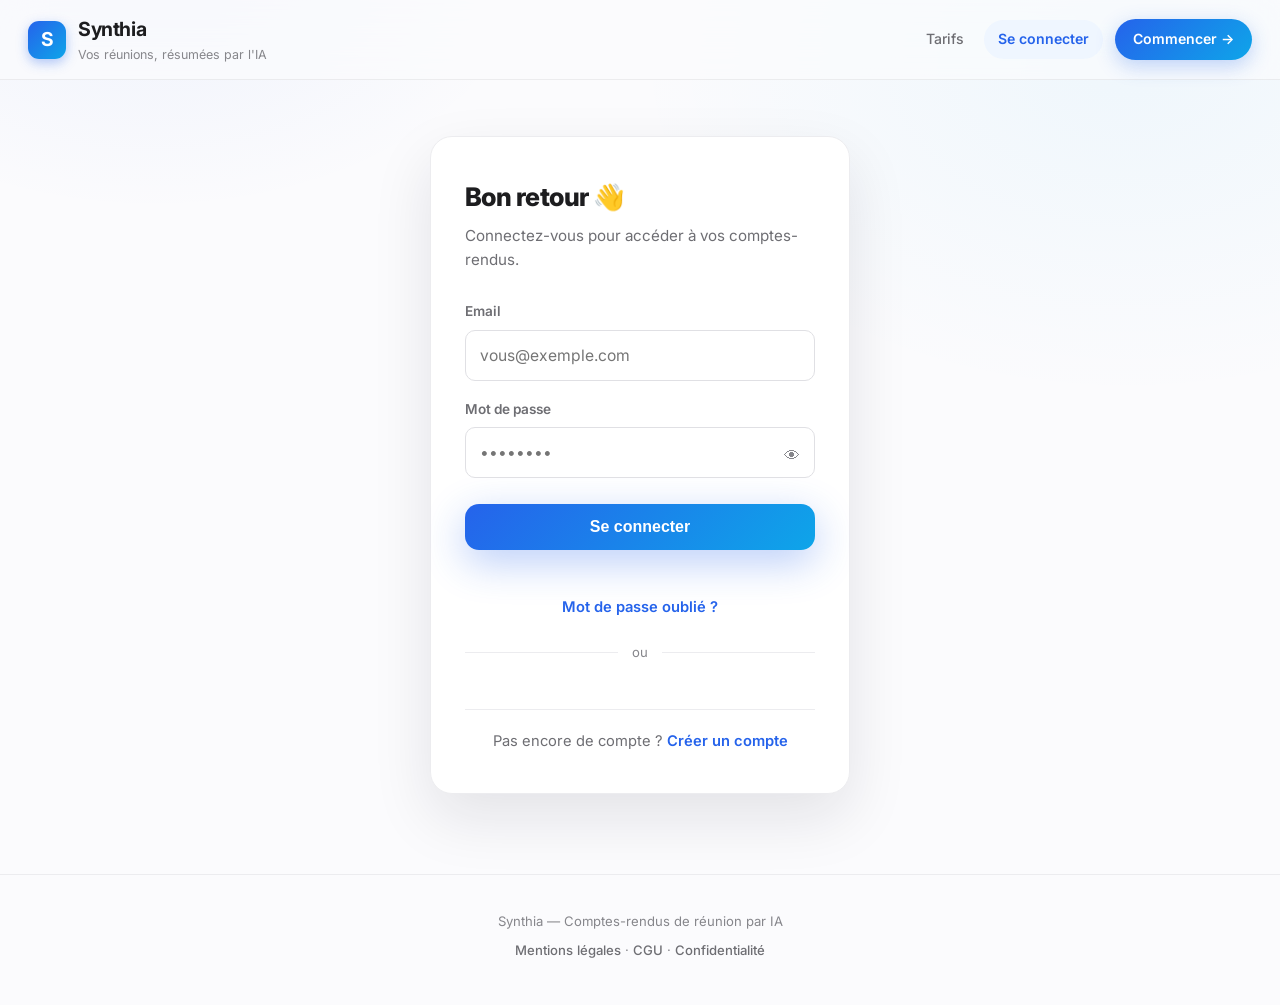
==== commit 36b124e5: "Finitions UI : mode sombre, skeletons, oeil mdp, toasts, mobile, a11y - Mode sombre : automatique (p" ====
--- a/app.html
+++ b/app.html
@@ -7,12 +7,16 @@
   <link rel="preconnect" href="https://fonts.googleapis.com">
   <link rel="preconnect" href="https://fonts.gstatic.com" crossorigin>
   <link href="https://fonts.googleapis.com/css2?family=Inter:wght@400;500;600;700;800&display=swap" rel="stylesheet">
-  <link rel="stylesheet" href="style.css">
-  <script src="config.js"></script>
-  <script src="auth.js"></script>
+    <link rel="icon" href="favicon.svg" type="image/svg+xml">
+  <link rel="apple-touch-icon" href="icone-192.png">
+  <link rel="manifest" href="manifest.json">
+  <meta name="theme-color" content="#2563eb">
+  <link rel="stylesheet" href="style.css?v=20260706">
+  <script src="config.js?v=20260706"></script>
+  <script src="auth.js?v=20260706"></script>
   <!-- Page protégée : sans jeton valide, on redirige vers la connexion. -->
   <script>exigerAuth();</script>
-  <script src="nav.js" defer></script>
+  <script src="nav.js?v=20260706" defer></script>
 </head>
 <body class="page-record">
   <header data-nav></header>
@@ -64,6 +68,22 @@
             <option value="détaillé">Détaillé (complet)</option>
           </select>
         </div>
+        <div class="reglage">
+          <label for="langue">Langue de l'audio</label>
+          <select id="langue">
+            <option value="">Automatique (détection)</option>
+            <option value="fr">Français</option>
+            <option value="en">Anglais</option>
+            <option value="es">Espagnol</option>
+            <option value="de">Allemand</option>
+            <option value="it">Italien</option>
+            <option value="pt">Portugais</option>
+            <option value="nl">Néerlandais</option>
+            <option value="ar">Arabe</option>
+            <option value="ja">Japonais</option>
+            <option value="zh">Chinois</option>
+          </select>
+        </div>
       </div>
     </div>
   </main>
@@ -175,6 +195,8 @@
       donnees.append("fichier", blobAudio, "enregistrement.webm");
       donnees.append("type_reunion", typeReunion);
       donnees.append("format", format);
+      const langue = document.getElementById("langue").value;
+      if (langue) donnees.append("langue", langue);  // vide = détection auto
 
       try {
         // 1. On lance le traitement : le backend répond aussitôt avec un job_id
@@ -202,8 +224,27 @@
       }
     }
 
+    // ---- Estimation du temps restant, basée sur la vitesse observée ----
+    // On garde les premiers/derniers relevés (instant, %) et on extrapole.
+    let etaDebut = null;
+    function estimerRestant(pourcentage) {
+      const maintenant = Date.now();
+      if (etaDebut === null || pourcentage <= 0) {
+        etaDebut = { t: maintenant, p: pourcentage };
+        return "";
+      }
+      const progression = pourcentage - etaDebut.p;
+      if (progression < 3) return "";           // pas assez de recul pour estimer
+      const msParPoint = (maintenant - etaDebut.t) / progression;
+      const restantS = Math.round((100 - pourcentage) * msParPoint / 1000);
+      if (restantS < 10) return "quelques secondes restantes";
+      if (restantS < 90) return `~${Math.max(10, Math.round(restantS / 10) * 10)} s restantes`;
+      return `~${Math.round(restantS / 60)} min restantes`;
+    }
+
     // ---- Interrogation régulière de la progression (toutes les ~1 s) ----
     function suivreProgression(jobId, typeReunion, format) {
+      etaDebut = null;
       const sonder = async function () {
         try {
           const reponse = await fetchAuth(API_BASE_URL + "/progression/" + jobId);
@@ -213,6 +254,7 @@
             majBarre(100, p.message || "Compte-rendu prêt !");
             const r = p.resultat || {};
             const donneesResultat = {
+              id: r.id,   // permet l'envoi par email et le rechargement ?id=
               texte_brut: r.texte_brut || "",
               texte: r.texte || "",
               compte_rendu: r.compte_rendu || "",
@@ -244,7 +286,8 @@
     // ---- Mise à jour visuelle de la barre + du message ----
     function majBarre(pourcentage, message) {
       barreRemplissage.style.width = pourcentage + "%";
-      pourcentageTexte.textContent = pourcentage + " %";
+      const restant = pourcentage > 0 && pourcentage < 100 ? estimerRestant(pourcentage) : "";
+      pourcentageTexte.textContent = pourcentage + " %" + (restant ? "  ·  " + restant : "");
       texteChargement.textContent = message;
     }
 
@@ -252,7 +295,7 @@
       const estTexte = typeof erreur === "string";
       erreurChargement.textContent = estTexte
         ? "❌ " + erreur
-        : "❌ Une erreur est survenue. Vérifiez que le serveur est bien lancé.";
+        : "❌ Nous n'avons pas pu traiter votre réunion. Vérifiez votre connexion internet, puis réessayez.";
       erreurChargement.classList.remove("cache");
       console.error(erreur);
     }
@@ -266,20 +309,37 @@
     }
 
     // ================= États visuels =================
+    const TITRE_NORMAL = document.title;
+
     function passerEnEnregistrement() {
       etat = "recording";
       btnMicro.classList.add("enregistre");
       btnMicro.setAttribute("aria-label", "Arrêter l'enregistrement");
       etatLabel.textContent = "Enregistrement en cours";
-      sousTexte.textContent = "Cliquez à nouveau pour terminer";
+      sousTexte.textContent = "Cliquez à nouveau (ou appuyez sur Espace) pour terminer";
       reglages.classList.add("cache");
       waveform.classList.remove("cache");
       timerEl.classList.remove("cache");
+      // Indicateur dans l'onglet : on garde le fil même en changeant de fenêtre.
+      document.title = "🔴 Enregistrement — Synthia";
     }
 
     function passerEnChargement() {
+      etat = "processing";
       overlay.classList.remove("cache");
-    }
+      document.title = TITRE_NORMAL;
+    }
+
+    // ---- Raccourci clavier : Espace démarre/arrête l'enregistrement ----
+    document.addEventListener("keydown", (e) => {
+      if (e.code !== "Space") return;
+      const cible = e.target;
+      // On n'intercepte pas la barre espace dans un champ de saisie.
+      if (cible.closest("input, select, textarea, [contenteditable]")) return;
+      if (etat !== "idle" && etat !== "recording") return;
+      e.preventDefault();
+      btnMicro.click();
+    });
 
     // ================= Waveform réactive =================
     function demarrerWaveform() {
--- a/style.css
+++ b/style.css
@@ -28,6 +28,9 @@
   --shadow-3: 0 24px 60px rgba(16, 24, 40, 0.10);
   --shadow-accent: 0 12px 40px rgba(37, 99, 235, 0.32);
   --ease: cubic-bezier(0.2, 0.8, 0.2, 1);
+  --champ-bg: #ffffff;
+  --header-bg: rgba(251, 251, 253, 0.72);
+  --hover-doux: rgba(0, 0, 0, 0.04);
 }
 
 /* ------------------------------------------------------------------ */
@@ -66,7 +69,7 @@
   position: sticky; top: 0; z-index: 40;
   display: flex; align-items: center; gap: 12px;
   padding: 14px 28px;
-  background: rgba(251, 251, 253, 0.72);
+  background: var(--header-bg);
   backdrop-filter: saturate(180%) blur(20px);
   -webkit-backdrop-filter: saturate(180%) blur(20px);
   border-bottom: 1px solid rgba(0, 0, 0, 0.06);
@@ -456,9 +459,9 @@
   padding: 11px 40px 11px 16px; cursor: pointer;
   transition: background-color 0.2s, border-color 0.2s, box-shadow 0.2s;
 }
-.reglage select:hover { background-color: #ececef; }
+.reglage select:hover { background-color: var(--line); }
 .reglage select:focus {
-  outline: none; background-color: #fff;
+  outline: none; background-color: var(--champ-bg);
   border-color: var(--accent);
   box-shadow: 0 0 0 3px rgba(37, 99, 235, 0.12);
 }
@@ -939,13 +942,13 @@
 .champ input {
   font: inherit; font-size: 0.98rem; color: var(--ink);
   padding: 12px 14px; border-radius: var(--r-s);
-  border: 1px solid var(--line-2); background: #fff;
+  border: 1px solid var(--line-2); background: var(--champ-bg);
   transition: border-color 0.2s, box-shadow 0.2s;
 }
 .champ select {
   font: inherit; font-size: 0.98rem; color: var(--ink);
   padding: 12px 14px; border-radius: var(--r-s);
-  border: 1px solid var(--line-2); background: #fff; cursor: pointer;
+  border: 1px solid var(--line-2); background: var(--champ-bg); cursor: pointer;
   transition: border-color 0.2s, box-shadow 0.2s;
 }
 .champ input:focus, .champ select:focus {
@@ -982,13 +985,34 @@
   font: inherit; font-size: 0.98rem; color: var(--ink);
   padding: 12px 16px; margin-bottom: 18px;
   border: 1px solid var(--line-2); border-radius: var(--r-s);
-  background: #fff;
+  background: var(--champ-bg);
   transition: border-color 0.2s, box-shadow 0.2s;
 }
 .histo-recherche:focus {
   outline: none; border-color: var(--accent);
   box-shadow: 0 0 0 3px var(--accent-soft);
 }
+
+/* Filtres avancés de l'historique */
+.histo-filtres {
+  display: flex; align-items: center; gap: 10px; flex-wrap: wrap;
+  margin-bottom: 18px;
+}
+.histo-filtres select, .histo-filtres input[type="date"] {
+  font: inherit; font-size: 0.88rem; color: var(--ink);
+  padding: 8px 12px; border-radius: var(--r-s);
+  border: 1px solid var(--line-2); background: var(--surface); cursor: pointer;
+  transition: border-color 0.2s, box-shadow 0.2s;
+}
+.histo-filtres select:focus, .histo-filtres input[type="date"]:focus {
+  outline: none; border-color: var(--accent);
+  box-shadow: 0 0 0 3px var(--accent-soft);
+}
+.histo-filtre-date {
+  display: inline-flex; align-items: center; gap: 6px;
+  font-size: 0.85rem; color: var(--ink-2);
+}
+.histo-charger-plus { text-align: center; margin: 20px 0 8px; }
 
 /* Liens légaux dans le pied de page */
 .pied-liens { margin-top: 8px; }
@@ -1035,7 +1059,7 @@
   text-decoration: none; padding: 8px 14px; border-radius: 999px;
   transition: color 0.2s, background 0.2s;
 }
-.nav-lien:hover { color: var(--ink); background: rgba(0, 0, 0, 0.04); }
+.nav-lien:hover { color: var(--ink); background: var(--hover-doux); }
 .nav-lien[aria-current="page"] { color: var(--accent); background: var(--accent-soft); font-weight: 600; }
 
 .nav-cta {
@@ -1104,7 +1128,7 @@
 .carte-danger { border-color: rgba(255, 59, 48, 0.35); }
 .btn-danger {
   font: inherit; font-weight: 600; font-size: 0.95rem;
-  color: var(--danger); background: #fff;
+  color: var(--danger); background: var(--champ-bg);
   border: 1px solid rgba(255, 59, 48, 0.45);
   padding: 11px 20px; border-radius: var(--r-s); cursor: pointer;
   transition: background 0.2s, color 0.2s, box-shadow 0.2s;
@@ -1230,3 +1254,74 @@
 .usage-detail { font-size: 0.85rem; color: var(--ink-3); margin-bottom: 20px; }
 
 .abonnement-actions { display: flex; flex-wrap: wrap; gap: 10px; margin-top: 4px; }
+
+
+/* ------------------------------------------------------------------ */
+/* 12. THÈME SOMBRE                                                    */
+/*  - automatique via prefers-color-scheme,                            */
+/*  - forçable via html.sombre / html.clair (réglage dans Paramètres,  */
+/*    appliqué très tôt par config.js pour éviter tout flash).         */
+/* ------------------------------------------------------------------ */
+:root.sombre {
+  --bg: #0f1115; --surface: #171a20; --champ-bg: #1d2129;
+  --ink: #f2f2f5; --ink-2: #a8a8b3; --ink-3: #82828c;
+  --line: #262a32; --line-2: #333844;
+  --accent-soft: rgba(37, 99, 235, 0.18);
+  --header-bg: rgba(15, 17, 21, 0.72);
+  --hover-doux: rgba(255, 255, 255, 0.06);
+  --shadow-1: 0 1px 3px rgba(0, 0, 0, 0.4);
+  --shadow-2: 0 12px 32px rgba(0, 0, 0, 0.45);
+  --shadow-3: 0 24px 60px rgba(0, 0, 0, 0.55);
+}
+@media (prefers-color-scheme: dark) {
+  :root:not(.clair) {
+    --bg: #0f1115; --surface: #171a20; --champ-bg: #1d2129;
+    --ink: #f2f2f5; --ink-2: #a8a8b3; --ink-3: #82828c;
+    --line: #262a32; --line-2: #333844;
+    --accent-soft: rgba(37, 99, 235, 0.18);
+    --header-bg: rgba(15, 17, 21, 0.72);
+    --hover-doux: rgba(255, 255, 255, 0.06);
+    --shadow-1: 0 1px 3px rgba(0, 0, 0, 0.4);
+    --shadow-2: 0 12px 32px rgba(0, 0, 0, 0.45);
+    --shadow-3: 0 24px 60px rgba(0, 0, 0, 0.55);
+  }
+}
+
+/* ------------------------------------------------------------------ */
+/* 13. Skeleton loaders (remplacent les "Chargement…" en texte brut)   */
+/* ------------------------------------------------------------------ */
+.skeleton {
+  color: transparent !important;
+  background: linear-gradient(90deg, var(--line) 25%, var(--line-2) 50%, var(--line) 75%);
+  background-size: 200% 100%;
+  border-radius: 6px;
+  animation: skeleton-brille 1.3s ease-in-out infinite;
+  min-height: 1em; min-width: 180px; display: inline-block;
+  user-select: none; pointer-events: none;
+}
+@keyframes skeleton-brille {
+  0% { background-position: 200% 0; }
+  100% { background-position: -200% 0; }
+}
+@media (prefers-reduced-motion: reduce) { .skeleton { animation: none; } }
+
+/* ------------------------------------------------------------------ */
+/* 14. Afficher / masquer le mot de passe                              */
+/* ------------------------------------------------------------------ */
+.champ-mdp { position: relative; }
+.champ-mdp input { width: 100%; padding-right: 46px; }
+.btn-oeil {
+  position: absolute; right: 6px; bottom: 5px;
+  width: 34px; height: 34px;
+  border: none; background: none; cursor: pointer;
+  font-size: 1rem; color: var(--ink-3); border-radius: 8px;
+}
+.btn-oeil:hover { color: var(--ink); background: var(--hover-doux); }
+
+/* ------------------------------------------------------------------ */
+/* 15. Tableau des actions sur mobile : défilement horizontal          */
+/* ------------------------------------------------------------------ */
+@media (max-width: 480px) {
+  #panAc { overflow-x: auto; -webkit-overflow-scrolling: touch; }
+  #tableauActions { min-width: 440px; }
+}
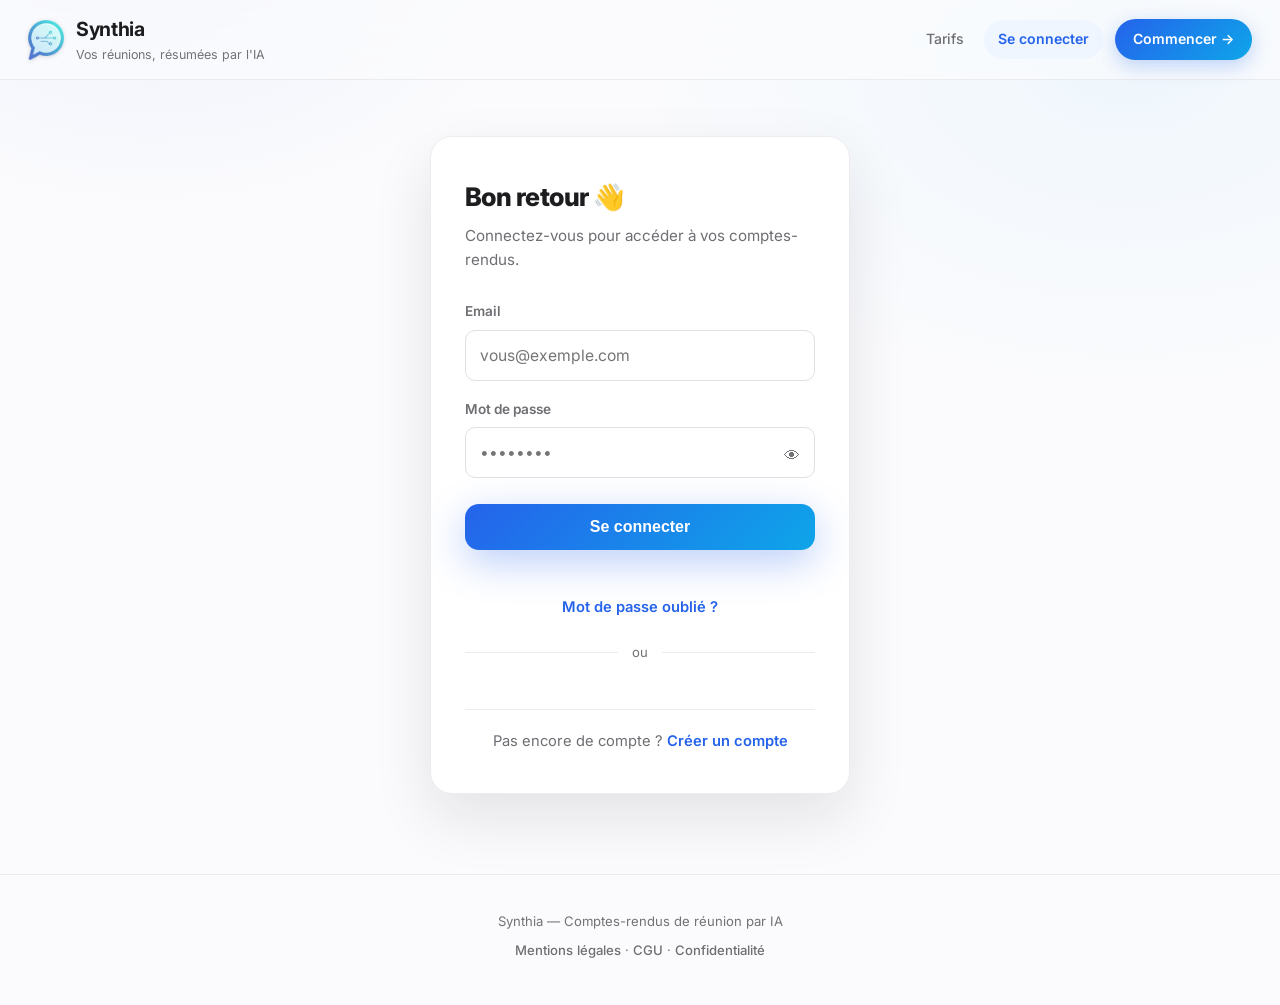
==== commit 00b0959e: "Nouveau logo Synthia (bulle) : header, favicons, icones PWA, OG - Icone extraite du logo fourni, fon" ====
--- a/app.html
+++ b/app.html
@@ -7,8 +7,9 @@
   <link rel="preconnect" href="https://fonts.googleapis.com">
   <link rel="preconnect" href="https://fonts.gstatic.com" crossorigin>
   <link href="https://fonts.googleapis.com/css2?family=Inter:wght@400;500;600;700;800&display=swap" rel="stylesheet">
-    <link rel="icon" href="favicon.svg" type="image/svg+xml">
-  <link rel="apple-touch-icon" href="icone-192.png">
+      <link rel="icon" href="favicon.ico?v=2" sizes="any">
+  <link rel="icon" href="favicon-32.png?v=2" type="image/png" sizes="32x32">
+  <link rel="apple-touch-icon" href="apple-touch-icon.png?v=2">
   <link rel="manifest" href="manifest.json">
   <meta name="theme-color" content="#2563eb">
   <link rel="stylesheet" href="style.css?v=20260706">
--- a/style.css
+++ b/style.css
@@ -11,7 +11,7 @@
   --surface: #ffffff;
   --ink: #1d1d1f;
   --ink-2: #6e6e73;
-  --ink-3: #86868b;
+  --ink-3: #727276;   /* petit texte discret — foncé juste assez pour passer WCAG AA (>= 4.5:1) */
   --line: #ececef;
   --line-2: #e0e0e4;
   --accent: #2563eb;
@@ -89,6 +89,12 @@
   box-shadow: 0 4px 12px rgba(37, 99, 235, 0.35);
 }
 
+/* Logo image (bulle Synthia, fond transparent) — lisible en clair et sombre */
+.logo-img {
+  height: 40px; width: auto; display: block;
+  filter: drop-shadow(0 1px 2px rgba(16, 24, 40, 0.14));
+}
+
 header h1 { font-size: 1.22rem; letter-spacing: -0.02em; color: var(--ink); }
 header .tagline { font-size: 0.78rem; color: var(--ink-3); font-weight: 400; }
 
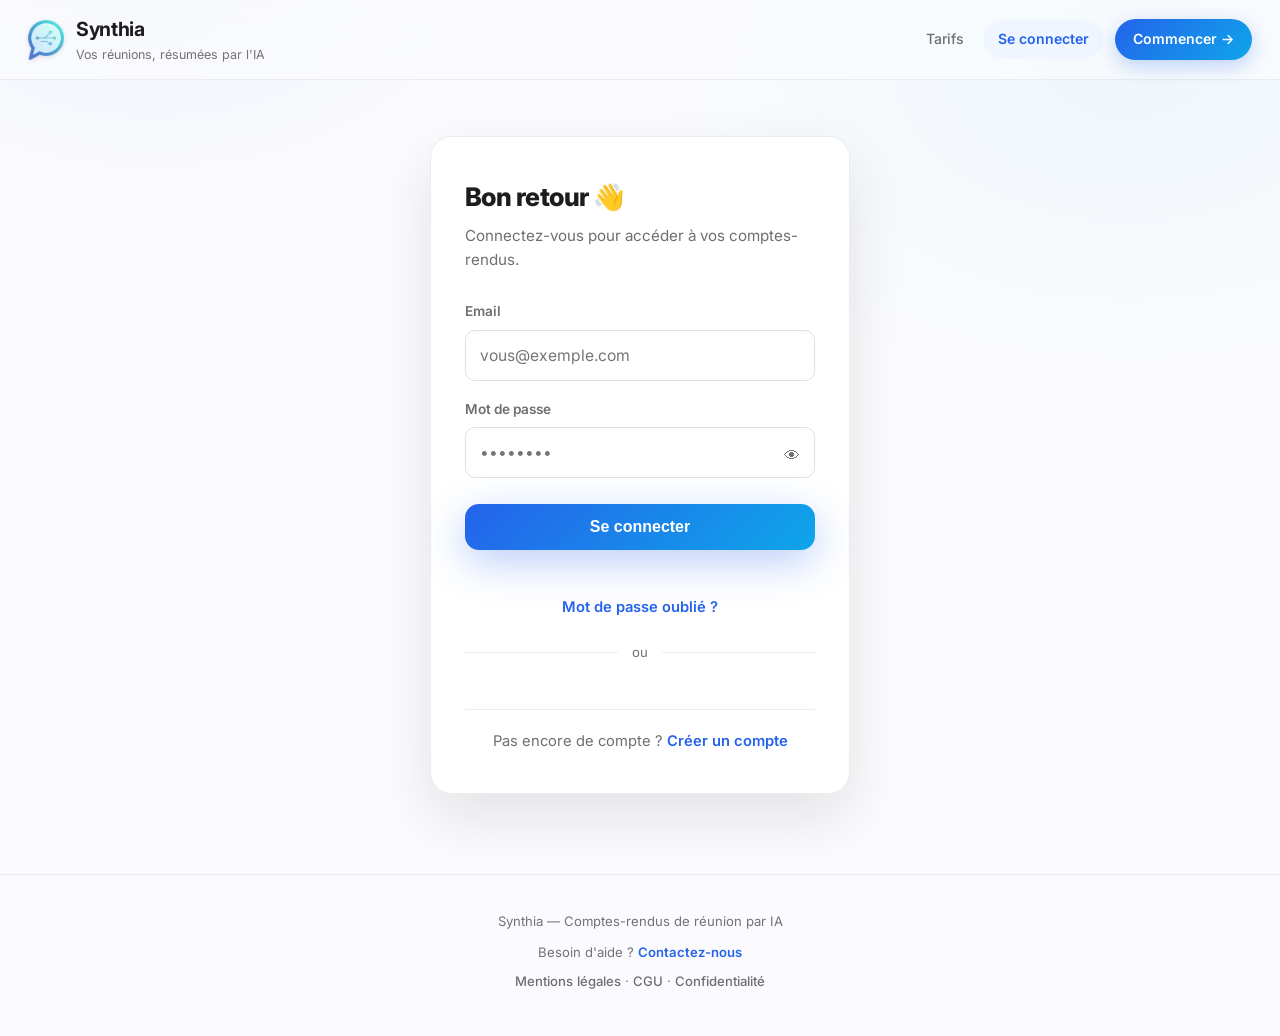
==== commit 7dd43e89: "Refonte des types de reunion (par nature) + prompts IA reecrits Categories : point rapide/reunion d'" ====
--- a/app.html
+++ b/app.html
@@ -12,12 +12,12 @@
   <link rel="apple-touch-icon" href="apple-touch-icon.png?v=2">
   <link rel="manifest" href="manifest.json">
   <meta name="theme-color" content="#2563eb">
-  <link rel="stylesheet" href="style.css?v=20260706">
-  <script src="config.js?v=20260706"></script>
-  <script src="auth.js?v=20260706"></script>
+  <link rel="stylesheet" href="style.css?v=20260707">
+  <script src="config.js?v=20260707"></script>
+  <script src="auth.js?v=20260707"></script>
   <!-- Page protégée : sans jeton valide, on redirige vers la connexion. -->
   <script>exigerAuth();</script>
-  <script src="nav.js?v=20260706" defer></script>
+  <script src="nav.js?v=20260707" defer></script>
 </head>
 <body class="page-record">
   <header data-nav></header>
@@ -55,11 +55,11 @@
         <div class="reglage">
           <label for="typeReunion">Type de réunion</label>
           <select id="typeReunion">
-            <option value="réunion d'équipe">Réunion d'équipe</option>
-            <option value="réunion client">Réunion client</option>
-            <option value="réunion de projet">Réunion de projet</option>
-            <option value="point rapide">Point rapide</option>
-            <option value="réunion générale">Autre / Générale</option>
+            <option value="suivi">Suivi / avancement</option>
+            <option value="echange_externe">Échange externe</option>
+            <option value="decision">Prise de décision</option>
+            <option value="projet">Travail de projet</option>
+            <option value="general">Général / autre</option>
           </select>
         </div>
         <div class="reglage">
--- a/style.css
+++ b/style.css
@@ -1021,6 +1021,9 @@
 .histo-charger-plus { text-align: center; margin: 20px 0 8px; }
 
 /* Liens légaux dans le pied de page */
+.pied-support { margin-top: 10px; }
+.pied-support a { color: var(--accent); text-decoration: none; font-weight: 600; }
+.pied-support a:hover { text-decoration: underline; }
 .pied-liens { margin-top: 8px; }
 .pied-liens a {
   color: var(--ink-2); text-decoration: none; font-weight: 500;
@@ -1219,6 +1222,9 @@
 .tarif-fonctionnalites li::before {
   content: "✓"; color: var(--accent); font-weight: 700; flex-shrink: 0;
 }
+/* Fonctionnalité NON incluse dans l'offre (ex. assistant IA sur le plan gratuit) */
+.tarif-fonctionnalites li.tarif-exclu { color: var(--ink-3); }
+.tarif-fonctionnalites li.tarif-exclu::before { content: "✕"; color: var(--ink-3); }
 
 .tarif-cta {
   width: 100%; justify-content: center; text-align: center;
